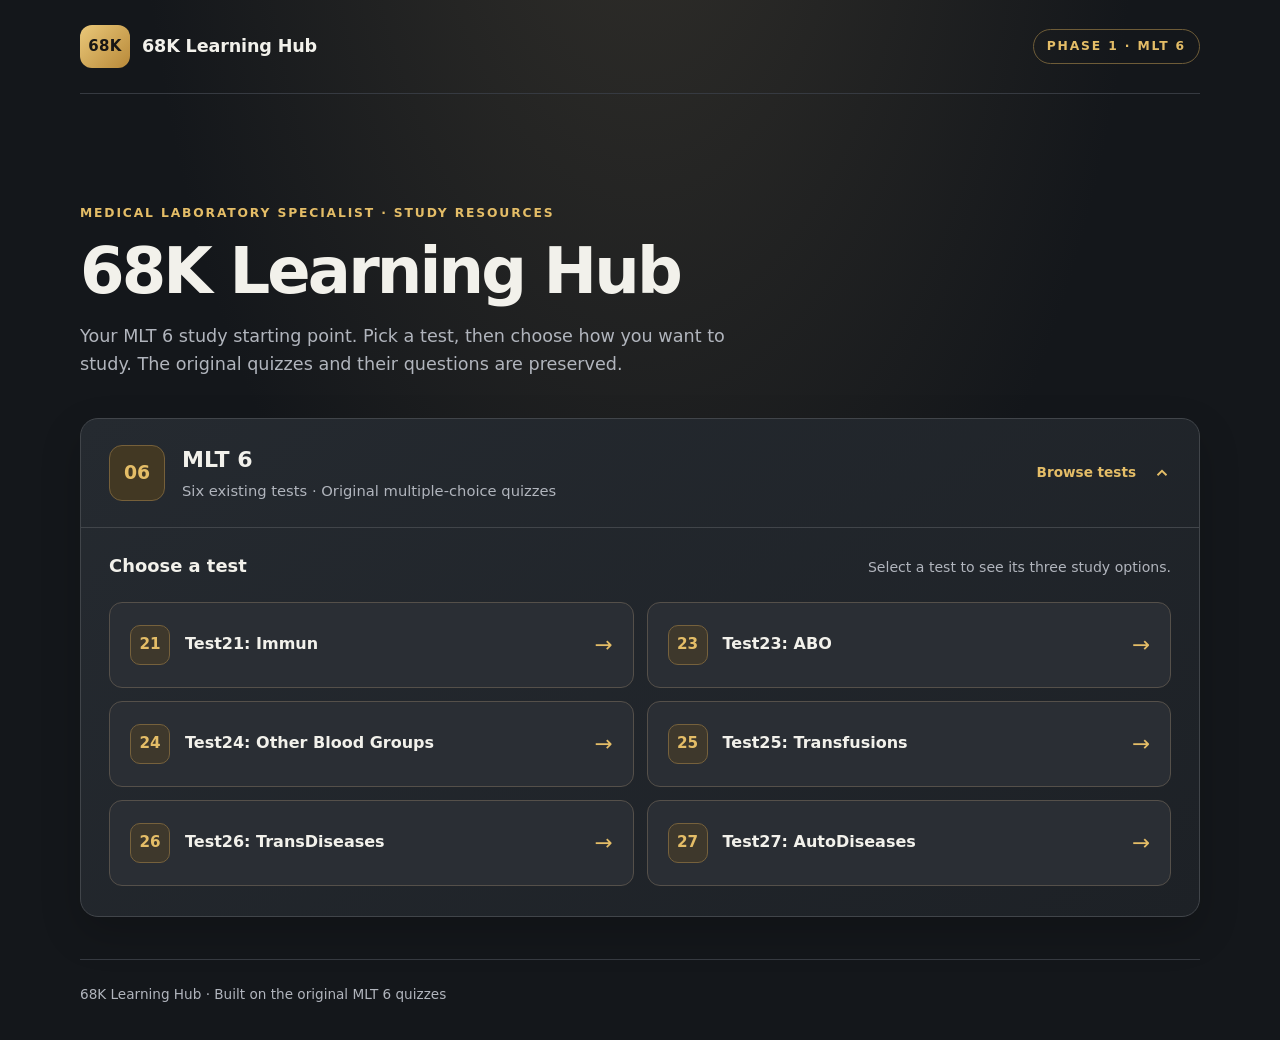
==== index.html @ e21cf304 "Phase 1: update index.html for MLT 6 navigation" ====
<!DOCTYPE html>
<html lang="en">
<head>
  <meta charset="UTF-8">
  <meta name="viewport" content="width=device-width, initial-scale=1.0">
  <meta name="theme-color" content="#14171b">
  <meta name="description" content="68K Learning Hub: MLT 6 quizzes and study options.">
  <title>68K Learning Hub | MLT 6</title>
  <link rel="stylesheet" href="hub.css">
</head>
<body>
  <a class="skip-link" href="#content">Skip to content</a>
  <header class="site-header wrap">
    <a href="index.html" class="brand-lockup" aria-label="68K Learning Hub home">
      <span class="brand-mark" aria-hidden="true">68K</span>
      <span class="brand-name">68K Learning Hub</span>
    </a>
    <span class="phase-tag">Phase 1 · MLT 6</span>
  </header>
  <main id="content" class="wrap">
    <section class="intro" aria-labelledby="page-title">
      <p class="eyebrow">Medical Laboratory Specialist · Study Resources</p>
      <h1 id="page-title">68K Learning Hub</h1>
      <p class="lead">Your MLT 6 study starting point. Pick a test, then choose how you want to study. The original quizzes and their questions are preserved.</p>
    </section>
    <section class="module-section" aria-label="MLT units">
      <details id="mlt6" class="module-card" open>
        <summary class="module-summary">
          <span class="module-icon" aria-hidden="true">06</span>
          <span class="module-summary-copy">
            <span class="module-name">MLT 6</span>
            <span class="module-desc">Six existing tests · Original multiple-choice quizzes</span>
          </span>
          <span class="summary-action">Browse tests</span>
          <svg class="chevron" viewBox="0 0 24 24" fill="none" stroke-width="2.5" aria-hidden="true">
            <path d="m6 9 6 6 6-6" />
          </svg>
        </summary>
        <div class="module-content">
          <div class="section-heading">
            <h2>Choose a test</h2>
            <p>Select a test to see its three study options.</p>
          </div>
          <nav class="test-grid" aria-label="MLT 6 tests">
            <a class="test-link" href="mlt6/study.html?test=21">
              <span class="test-number" aria-hidden="true">21</span>
              <span class="test-name">Test21: Immun</span>
              <span class="arrow" aria-hidden="true">→</span>
            </a>
            <a class="test-link" href="mlt6/study.html?test=23">
              <span class="test-number" aria-hidden="true">23</span>
              <span class="test-name">Test23: ABO</span>
              <span class="arrow" aria-hidden="true">→</span>
            </a>
            <a class="test-link" href="mlt6/study.html?test=24">
              <span class="test-number" aria-hidden="true">24</span>
              <span class="test-name">Test24: Other Blood Groups</span>
              <span class="arrow" aria-hidden="true">→</span>
            </a>
            <a class="test-link" href="mlt6/study.html?test=25">
              <span class="test-number" aria-hidden="true">25</span>
              <span class="test-name">Test25: Transfusions</span>
              <span class="arrow" aria-hidden="true">→</span>
            </a>
            <a class="test-link" href="mlt6/study.html?test=26">
              <span class="test-number" aria-hidden="true">26</span>
              <span class="test-name">Test26: TransDiseases</span>
              <span class="arrow" aria-hidden="true">→</span>
            </a>
            <a class="test-link" href="mlt6/study.html?test=27">
              <span class="test-number" aria-hidden="true">27</span>
              <span class="test-name">Test27: AutoDiseases</span>
              <span class="arrow" aria-hidden="true">→</span>
            </a>
          </nav>
        </div>
      </details>
    </section>
  </main>
  <footer class="site-footer wrap">68K Learning Hub · Built on the original MLT 6 quizzes</footer>
</body>
</html>
---- hub.css ----
:root {
  color-scheme: dark;
  --background: #14171b;
  --surface: #20242a;
  --surface-raised: #292e35;
  --line: #41454a;
  --text: #f2f1eb;
  --muted: #b1b5bd;
  --gold: #e4bd67;
  --gold-deep: #9b732c;
  --focus: #f5d994;
  --radius: 18px;
}
* { box-sizing: border-box; }
html { scroll-behavior: smooth; }
body {
  margin: 0;
  min-height: 100vh;
  background: radial-gradient(ellipse at 50% -25%, #32302b 0%, transparent 56%), var(--background);
  color: var(--text);
  font: 16px/1.55 system-ui, -apple-system, BlinkMacSystemFont, "Segoe UI", sans-serif;
}
[hidden] { display: none !important; }
a { color: inherit; }
a:focus-visible, summary:focus-visible {
  outline: 3px solid var(--focus);
  outline-offset: 4px;
}
.skip-link {
  position: absolute;
  top: -100px;
  left: 16px;
  padding: 12px 16px;
  border-radius: 8px;
  background: var(--gold);
  color: #15171b;
  z-index: 10;
}
.skip-link:focus { top: 12px; }
.wrap { width: min(1120px, calc(100% - 40px)); margin-inline: auto; }
.site-header {
  display: flex;
  justify-content: space-between;
  align-items: center;
  gap: 20px;
  padding-block: 25px;
  border-bottom: 1px solid #363a41;
}
.brand-lockup {
  display: inline-flex;
  gap: 12px;
  align-items: center;
  text-decoration: none;
  font-weight: 750;
  letter-spacing: -.01em;
}
.brand-mark {
  display: grid;
  place-items: center;
  width: 50px;
  height: 43px;
  border-radius: 12px;
  background: linear-gradient(135deg, #eac879, #b88939);
  color: #171615;
  font-size: 15px;
  letter-spacing: .02em;
}
.brand-name { font-size: 1.1rem; }
.phase-tag, .eyebrow, .overline {
  color: var(--gold);
  font-size: .77rem;
  letter-spacing: .15em;
  font-weight: 750;
  text-transform: uppercase;
}
.phase-tag {
  padding: 7px 13px;
  border: 1px solid #6e5c38;
  border-radius: 999px;
  text-align: center;
}
main { padding-bottom: 42px; }
.intro { max-width: 680px; padding-block: clamp(48px, 9vw, 98px) 40px; }
.intro h1, .page-heading h1 {
  font-size: clamp(2.2rem, 6vw, 4rem);
  line-height: 1.12;
  letter-spacing: -.045em;
  margin: 12px 0 16px;
}
.lead { font-size: 1.1rem; color: var(--muted); margin: 0; }
.module-card, .surface-panel {
  border: 1px solid var(--line);
  background: linear-gradient(145deg, #252a30, #1d2126);
  border-radius: var(--radius);
  box-shadow: 0 16px 40px rgba(0,0,0,.18);
}
.module-card { overflow: hidden; }
.module-summary {
  display: flex;
  align-items: center;
  gap: 17px;
  padding: 24px 28px;
  list-style: none;
  cursor: pointer;
}
.module-summary::-webkit-details-marker { display: none; }
.module-summary:hover { background: rgba(255,255,255,.035); }
.module-icon {
  display: grid;
  place-items: center;
  background: #423823;
  border: 1px solid #76603a;
  border-radius: 13px;
  color: var(--gold);
  width: 56px;
  height: 56px;
  flex: 0 0 auto;
  font-weight: 800;
  font-size: 1.18rem;
}
.module-summary-copy { display: grid; gap: 3px; flex: 1; min-width: 0; }
.module-name { font-size: 1.38rem; font-weight: 770; }
.muted, .module-desc { color: var(--muted); }
.module-desc { font-size: .92rem; }
.summary-action { font-size: .85rem; color: var(--gold); font-weight: 650; }
.chevron { width: 18px; height: 18px; stroke: var(--gold); transition: transform .2s ease; }
details[open] .chevron { transform: rotate(180deg); }
.module-content {
  padding: 24px 28px 30px;
  border-top: 1px solid var(--line);
}
.section-heading { display: flex; align-items: baseline; justify-content: space-between; gap: 14px; margin-bottom: 22px; }
.section-heading h2 { font-size: 1.12rem; margin: 0; }
.section-heading p { margin: 0; color: var(--muted); font-size: .88rem; }
.test-grid { display: grid; grid-template-columns: repeat(2, minmax(0, 1fr)); gap: 13px; }
.test-link {
  display: flex;
  gap: 15px;
  align-items: center;
  min-height: 86px;
  padding: 18px 20px;
  border: 1px solid #55504a;
  border-radius: 13px;
  background: #2a2e34;
  text-decoration: none;
  transition: border-color .15s, background .15s, transform .15s;
}
.test-link:hover, .mode-card:hover, .back-link:hover {
  border-color: var(--gold);
  background: #333237;
  transform: translateY(-2px);
}
.test-number {
  display: grid;
  place-items: center;
  width: 40px;
  height: 40px;
  flex: 0 0 auto;
  color: var(--gold);
  background: #3e382c;
  border: 1px solid #76613c;
  border-radius: 10px;
  font-size: .95rem;
  font-weight: 750;
}
.test-name { flex: 1; font-weight: 650; }
.arrow { color: var(--gold); font-size: 1.35rem; line-height: 1; }
.breadcrumb {
  display: flex;
  gap: 10px;
  align-items: center;
  flex-wrap: wrap;
  padding-top: 32px;
  font-size: .88rem;
  color: var(--muted);
}
.breadcrumb a { color: var(--gold); text-underline-offset: 3px; }
.page-heading { max-width: 730px; padding-block: 46px 36px; }
.page-heading h1 { font-size: clamp(2rem, 5vw, 3rem); }
.mode-grid { display: grid; grid-template-columns: repeat(3, minmax(0, 1fr)); gap: 16px; }
.mode-card {
  display: flex;
  flex-direction: column;
  min-height: 216px;
  gap: 17px;
  padding: 25px;
  border: 1px solid var(--line);
  border-radius: var(--radius);
  text-decoration: none;
  background: var(--surface);
  transition: border-color .15s, background .15s, transform .15s;
}
.mode-card:nth-child(1) { border-top: 3px solid var(--gold); }
.mode-card:nth-child(2) { border-top: 3px solid #9eb7d1; }
.mode-card:nth-child(3) { border-top: 3px solid #b3a5da; }
.mode-icon {
  display: grid;
  place-items: center;
  width: 46px;
  height: 46px;
  border: 1px solid var(--line);
  border-radius: 12px;
  background: var(--surface-raised);
  color: var(--gold);
  font-weight: 800;
}
.mode-title { display: block; font-size: 1.23rem; font-weight: 720; line-height: 1.2; }
.mode-desc { margin-top: 8px; display: block; color: var(--muted); font-size: .92rem; }
.mode-action { margin-top: auto; color: var(--gold); font-weight: 650; font-size: .9rem; }
.surface-panel { padding: clamp(26px, 6vw, 56px); max-width: 760px; }
.surface-panel h1 { font-size: clamp(2rem, 5vw, 3.2rem); line-height: 1.1; margin: 10px 0 15px; }
.surface-panel p { color: var(--muted); }
.back-link {
  display: inline-flex;
  gap: 10px;
  align-items: center;
  padding: 12px 17px;
  background: var(--surface-raised);
  border: 1px solid #726142;
  border-radius: 11px;
  color: var(--gold);
  text-decoration: none;
  font-weight: 650;
  transition: border-color .15s, background .15s, transform .15s;
}
.page-actions { display: flex; flex-wrap: wrap; gap: 13px; margin-top: 30px; }
.site-footer { border-top: 1px solid #363a41; padding-block: 24px 35px; color: var(--muted); font-size: .85rem; }
@media (max-width: 800px) {
  .mode-grid { grid-template-columns: 1fr; }
  .mode-card { min-height: 160px; }
  .test-grid { grid-template-columns: 1fr; }
}
@media (max-width: 520px) {
  .wrap { width: min(100% - 28px, 1120px); }
  .site-header { padding-block: 17px; }
  .brand-mark { width: 44px; height: 40px; }
  .brand-name { font-size: .98rem; }
  .phase-tag { font-size: .65rem; padding: 6px 9px; letter-spacing: .06em; }
  .module-summary { padding: 18px 16px; gap: 12px; }
  .module-icon { height: 48px; width: 48px; }
  .module-name { font-size: 1.16rem; }
  .summary-action { display: none; }
  .module-content { padding: 20px 16px 23px; }
  .section-heading { display: block; }
  .section-heading p { margin-top: 5px; }
  .test-link { padding: 14px; }
  .intro { padding-top: 50px; }
}
@media (prefers-reduced-motion: reduce) {
  *, *::before, *::after { scroll-behavior: auto !important; transition: none !important; }
}
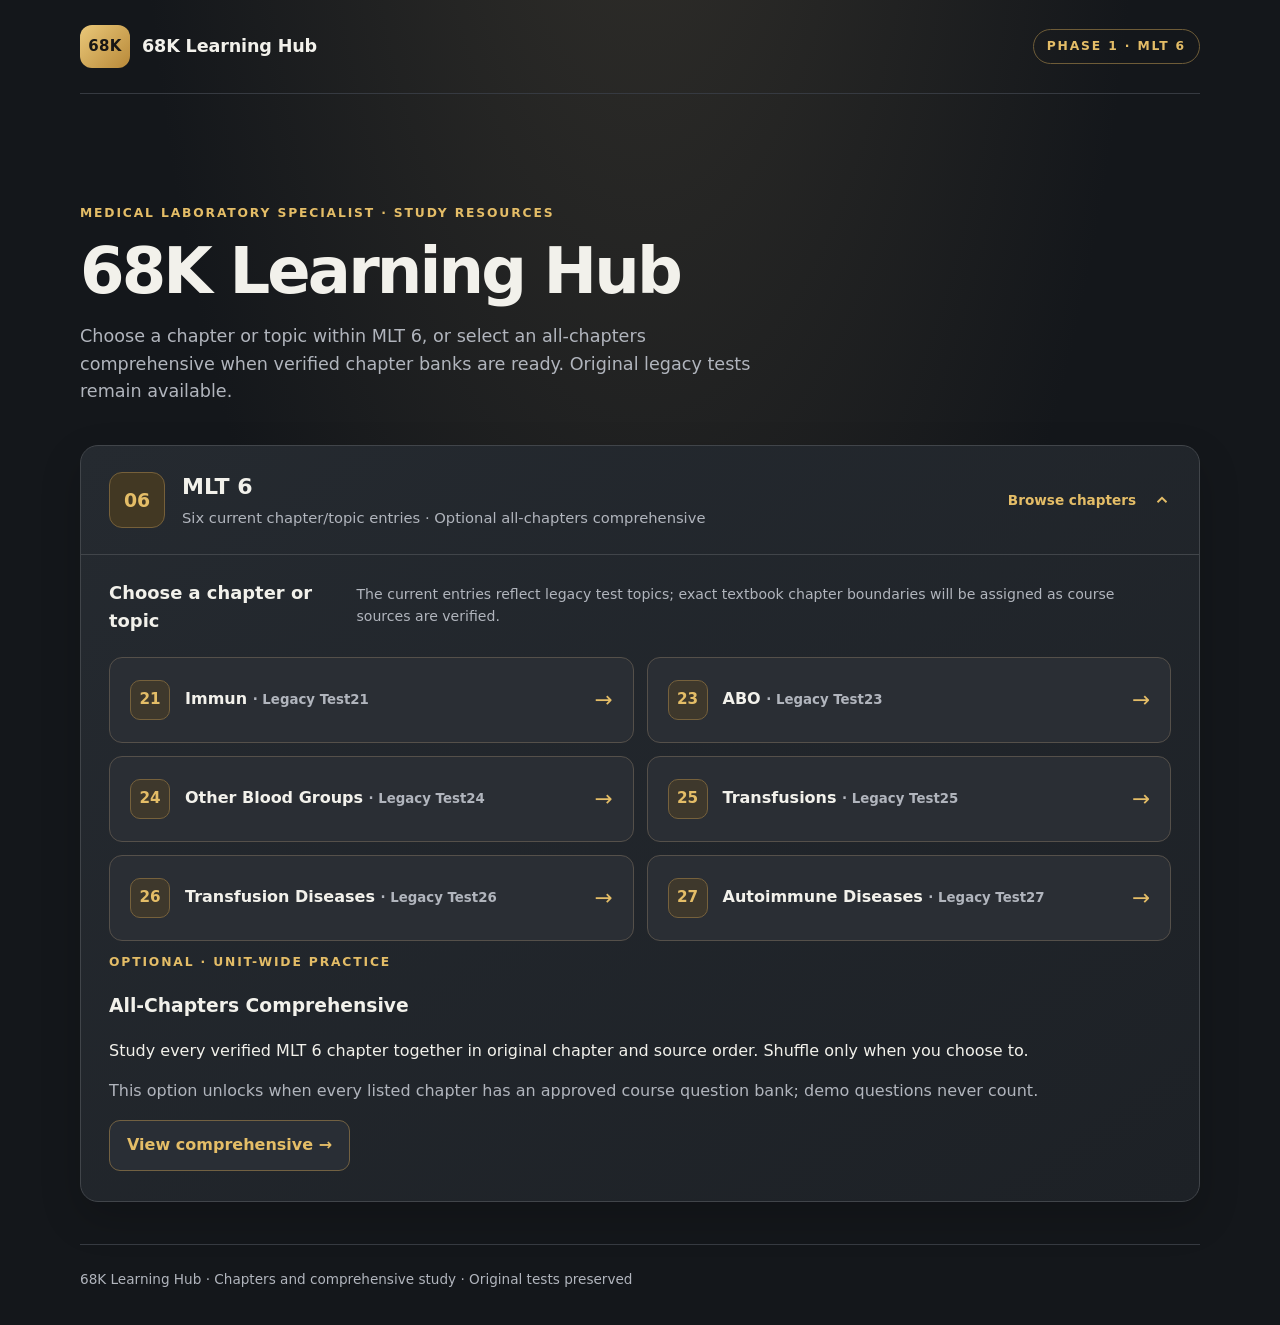
==== commit 5b3e7224: "Add chapter/topic navigation and optional all-chapters comprehensive to MLT 6 home" ====
--- a/index.html
+++ b/index.html
@@ -21,7 +21,7 @@
     <section class="intro" aria-labelledby="page-title">
       <p class="eyebrow">Medical Laboratory Specialist · Study Resources</p>
       <h1 id="page-title">68K Learning Hub</h1>
-      <p class="lead">Your MLT 6 study starting point. Pick a test, then choose how you want to study. The original quizzes and their questions are preserved.</p>
+      <p class="lead">Choose a chapter or topic within MLT 6, or select an all-chapters comprehensive when verified chapter banks are ready. Original legacy tests remain available.</p>
     </section>
     <section class="module-section" aria-label="MLT units">
       <details id="mlt6" class="module-card" open>
@@ -29,54 +29,63 @@
           <span class="module-icon" aria-hidden="true">06</span>
           <span class="module-summary-copy">
             <span class="module-name">MLT 6</span>
-            <span class="module-desc">Six existing tests · Original multiple-choice quizzes</span>
+            <span class="module-desc">Six current chapter/topic entries · Optional all-chapters comprehensive</span>
           </span>
-          <span class="summary-action">Browse tests</span>
+          <span class="summary-action">Browse chapters</span>
           <svg class="chevron" viewBox="0 0 24 24" fill="none" stroke-width="2.5" aria-hidden="true">
             <path d="m6 9 6 6 6-6" />
           </svg>
         </summary>
         <div class="module-content">
           <div class="section-heading">
-            <h2>Choose a test</h2>
-            <p>Select a test to see its three study options.</p>
+            <h2>Choose a chapter or topic</h2>
+            <p>The current entries reflect legacy test topics; exact textbook chapter boundaries will be assigned as course sources are verified.</p>
           </div>
-          <nav class="test-grid" aria-label="MLT 6 tests">
-            <a class="test-link" href="mlt6/study.html?test=21">
+          <nav class="test-grid" aria-label="MLT 6 chapters and topic entries">
+            <a class="test-link" href="mlt6/study.html?chapter=21">
               <span class="test-number" aria-hidden="true">21</span>
-              <span class="test-name">Test21: Immun</span>
+              <span class="test-name">Immun <small class="muted">· Legacy Test21</small></span>
               <span class="arrow" aria-hidden="true">→</span>
             </a>
-            <a class="test-link" href="mlt6/study.html?test=23">
+            <a class="test-link" href="mlt6/study.html?chapter=23">
               <span class="test-number" aria-hidden="true">23</span>
-              <span class="test-name">Test23: ABO</span>
+              <span class="test-name">ABO <small class="muted">· Legacy Test23</small></span>
               <span class="arrow" aria-hidden="true">→</span>
             </a>
-            <a class="test-link" href="mlt6/study.html?test=24">
+            <a class="test-link" href="mlt6/study.html?chapter=24">
               <span class="test-number" aria-hidden="true">24</span>
-              <span class="test-name">Test24: Other Blood Groups</span>
+              <span class="test-name">Other Blood Groups <small class="muted">· Legacy Test24</small></span>
               <span class="arrow" aria-hidden="true">→</span>
             </a>
-            <a class="test-link" href="mlt6/study.html?test=25">
+            <a class="test-link" href="mlt6/study.html?chapter=25">
               <span class="test-number" aria-hidden="true">25</span>
-              <span class="test-name">Test25: Transfusions</span>
+              <span class="test-name">Transfusions <small class="muted">· Legacy Test25</small></span>
               <span class="arrow" aria-hidden="true">→</span>
             </a>
-            <a class="test-link" href="mlt6/study.html?test=26">
+            <a class="test-link" href="mlt6/study.html?chapter=26">
               <span class="test-number" aria-hidden="true">26</span>
-              <span class="test-name">Test26: TransDiseases</span>
+              <span class="test-name">Transfusion Diseases <small class="muted">· Legacy Test26</small></span>
               <span class="arrow" aria-hidden="true">→</span>
             </a>
-            <a class="test-link" href="mlt6/study.html?test=27">
+            <a class="test-link" href="mlt6/study.html?chapter=27">
               <span class="test-number" aria-hidden="true">27</span>
-              <span class="test-name">Test27: AutoDiseases</span>
+              <span class="test-name">Autoimmune Diseases <small class="muted">· Legacy Test27</small></span>
               <span class="arrow" aria-hidden="true">→</span>
             </a>
           </nav>
+          <div class="unit-comprehensive-panel">
+            <div class="unit-comprehensive-copy">
+              <p class="eyebrow">Optional · Unit-wide practice</p>
+              <h3>All-Chapters Comprehensive</h3>
+              <p>Study every verified MLT 6 chapter together in original chapter and source order. Shuffle only when you choose to.</p>
+              <p class="muted">This option unlocks when every listed chapter has an approved course question bank; demo questions never count.</p>
+            </div>
+            <a class="back-link" href="mlt6/comprehensive.html">View comprehensive →</a>
+          </div>
         </div>
       </details>
     </section>
   </main>
-  <footer class="site-footer wrap">68K Learning Hub · Built on the original MLT 6 quizzes</footer>
+  <footer class="site-footer wrap">68K Learning Hub · Chapters and comprehensive study · Original tests preserved</footer>
 </body>
 </html>
--- a/hub.css
+++ b/hub.css
@@ -249,3 +249,10 @@
 @media (prefers-reduced-motion: reduce) {
   *, *::before, *::after { scroll-behavior: auto !important; transition: none !important; }
 }
+
+/* Five quiet, responsive pathways; no rainbow-colored mode tiles. */
+.mode-grid { grid-template-columns: repeat(2,minmax(0,1fr)); }
+.mode-card { min-height: 182px; border-top: 2px solid var(--line); }
+.mode-card:nth-child(1),.mode-card:nth-child(2),.mode-card:nth-child(3),.mode-card:nth-child(4),.mode-card:nth-child(5),.mode-card:nth-child(6) { border-top: 2px solid #886f48; }
+.mode-card-wide { grid-column: 1 / -1; min-height: 125px; }
+@media(max-width:800px){ .mode-grid { grid-template-columns: 1fr; }.mode-card-wide { grid-column: auto; } }
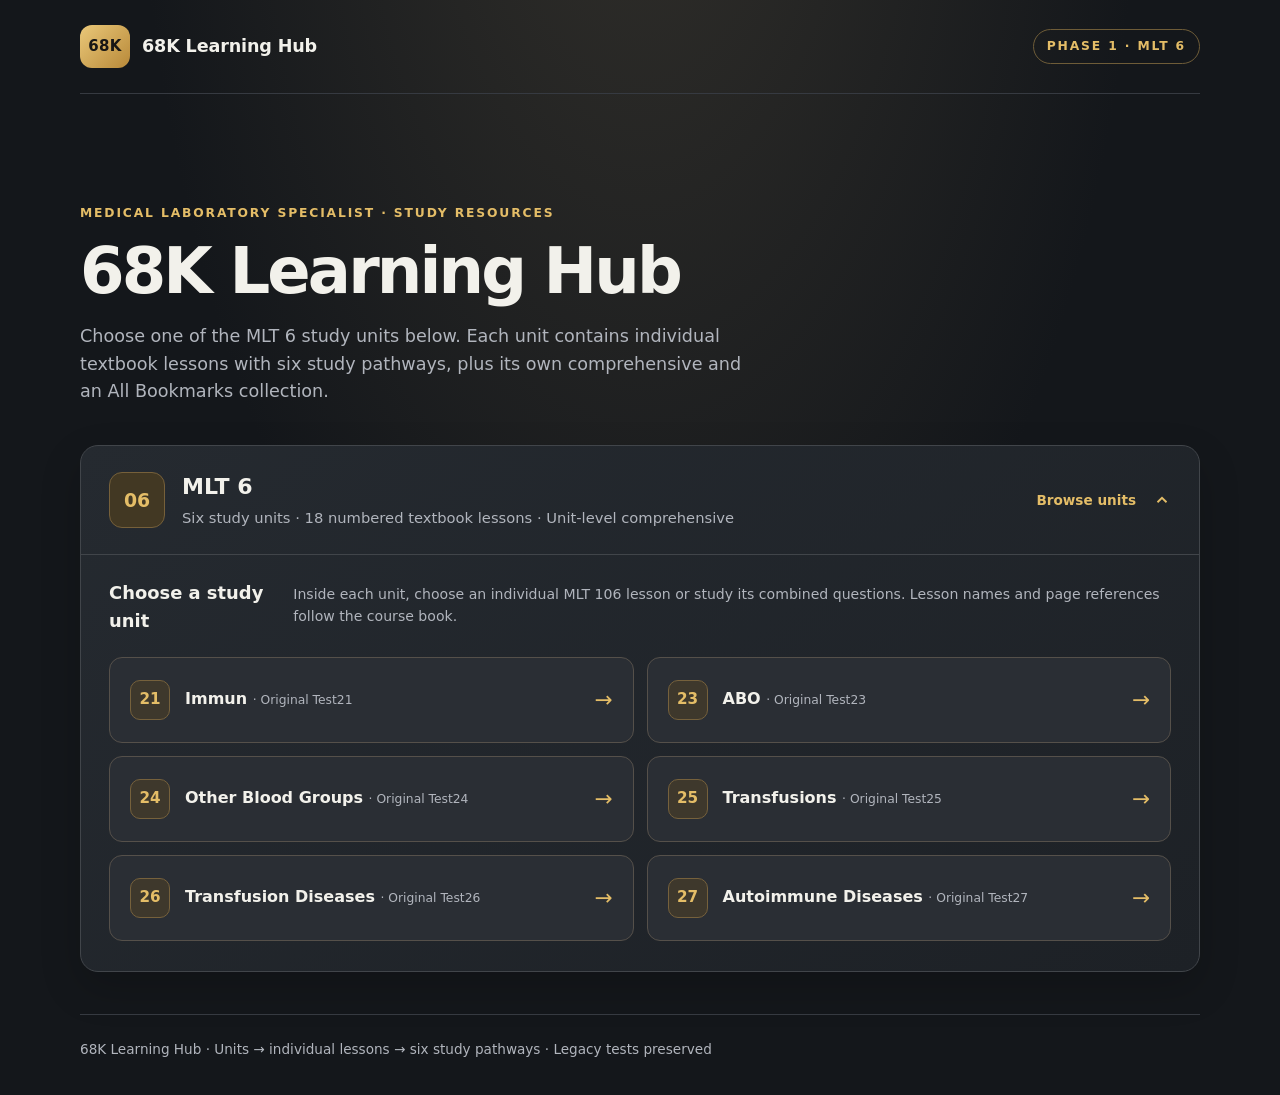
==== commit 9be573c2: "Treat six MLT6 tiles as study units that open lesson tabs, not chapters" ====
--- a/index.html
+++ b/index.html
@@ -6,7 +6,7 @@
   <meta name="theme-color" content="#14171b">
   <meta name="description" content="68K Learning Hub: MLT 6 quizzes and study options.">
   <title>68K Learning Hub | MLT 6</title>
-  <link rel="stylesheet" href="hub.css">
+  <link rel="stylesheet" href="hub.css?v=units-v10">
 </head>
 <body>
   <a class="skip-link" href="#content">Skip to content</a>
@@ -21,7 +21,7 @@
     <section class="intro" aria-labelledby="page-title">
       <p class="eyebrow">Medical Laboratory Specialist · Study Resources</p>
       <h1 id="page-title">68K Learning Hub</h1>
-      <p class="lead">Choose a chapter or topic within MLT 6, or select an all-chapters comprehensive when verified chapter banks are ready. Original legacy tests remain available.</p>
+      <p class="lead">Choose one of the MLT 6 study units below. Each unit contains individual textbook lessons with six study pathways, plus its own comprehensive and an All Bookmarks collection.</p>
     </section>
     <section class="module-section" aria-label="MLT units">
       <details id="mlt6" class="module-card" open>
@@ -29,63 +29,54 @@
           <span class="module-icon" aria-hidden="true">06</span>
           <span class="module-summary-copy">
             <span class="module-name">MLT 6</span>
-            <span class="module-desc">Six current chapter/topic entries · Optional all-chapters comprehensive</span>
+            <span class="module-desc">Six study units · 18 numbered textbook lessons · Unit-level comprehensive</span>
           </span>
-          <span class="summary-action">Browse chapters</span>
+          <span class="summary-action">Browse units</span>
           <svg class="chevron" viewBox="0 0 24 24" fill="none" stroke-width="2.5" aria-hidden="true">
             <path d="m6 9 6 6 6-6" />
           </svg>
         </summary>
         <div class="module-content">
           <div class="section-heading">
-            <h2>Choose a chapter or topic</h2>
-            <p>The current entries reflect legacy test topics; exact textbook chapter boundaries will be assigned as course sources are verified.</p>
+            <h2>Choose a study unit</h2>
+            <p>Inside each unit, choose an individual MLT 106 lesson or study its combined questions. Lesson names and page references follow the course book.</p>
           </div>
-          <nav class="test-grid" aria-label="MLT 6 chapters and topic entries">
-            <a class="test-link" href="mlt6/study.html?chapter=21">
+          <nav class="test-grid" aria-label="MLT 6 study units">
+            <a class="test-link" href="mlt6/study.html?unit=21">
               <span class="test-number" aria-hidden="true">21</span>
-              <span class="test-name">Immun <small class="muted">· Legacy Test21</small></span>
+              <span class="test-name">Immun <small class="muted">· Original Test21</small></span>
               <span class="arrow" aria-hidden="true">→</span>
             </a>
-            <a class="test-link" href="mlt6/study.html?chapter=23">
+            <a class="test-link" href="mlt6/study.html?unit=23">
               <span class="test-number" aria-hidden="true">23</span>
-              <span class="test-name">ABO <small class="muted">· Legacy Test23</small></span>
+              <span class="test-name">ABO <small class="muted">· Original Test23</small></span>
               <span class="arrow" aria-hidden="true">→</span>
             </a>
-            <a class="test-link" href="mlt6/study.html?chapter=24">
+            <a class="test-link" href="mlt6/study.html?unit=24">
               <span class="test-number" aria-hidden="true">24</span>
-              <span class="test-name">Other Blood Groups <small class="muted">· Legacy Test24</small></span>
+              <span class="test-name">Other Blood Groups <small class="muted">· Original Test24</small></span>
               <span class="arrow" aria-hidden="true">→</span>
             </a>
-            <a class="test-link" href="mlt6/study.html?chapter=25">
+            <a class="test-link" href="mlt6/study.html?unit=25">
               <span class="test-number" aria-hidden="true">25</span>
-              <span class="test-name">Transfusions <small class="muted">· Legacy Test25</small></span>
+              <span class="test-name">Transfusions <small class="muted">· Original Test25</small></span>
               <span class="arrow" aria-hidden="true">→</span>
             </a>
-            <a class="test-link" href="mlt6/study.html?chapter=26">
+            <a class="test-link" href="mlt6/study.html?unit=26">
               <span class="test-number" aria-hidden="true">26</span>
-              <span class="test-name">Transfusion Diseases <small class="muted">· Legacy Test26</small></span>
+              <span class="test-name">Transfusion Diseases <small class="muted">· Original Test26</small></span>
               <span class="arrow" aria-hidden="true">→</span>
             </a>
-            <a class="test-link" href="mlt6/study.html?chapter=27">
+            <a class="test-link" href="mlt6/study.html?unit=27">
               <span class="test-number" aria-hidden="true">27</span>
-              <span class="test-name">Autoimmune Diseases <small class="muted">· Legacy Test27</small></span>
+              <span class="test-name">Autoimmune Diseases <small class="muted">· Original Test27</small></span>
               <span class="arrow" aria-hidden="true">→</span>
             </a>
           </nav>
-          <div class="unit-comprehensive-panel">
-            <div class="unit-comprehensive-copy">
-              <p class="eyebrow">Optional · Unit-wide practice</p>
-              <h3>All-Chapters Comprehensive</h3>
-              <p>Study every verified MLT 6 chapter together in original chapter and source order. Shuffle only when you choose to.</p>
-              <p class="muted">This option unlocks when every listed chapter has an approved course question bank; demo questions never count.</p>
-            </div>
-            <a class="back-link" href="mlt6/comprehensive.html">View comprehensive →</a>
-          </div>
         </div>
       </details>
     </section>
   </main>
-  <footer class="site-footer wrap">68K Learning Hub · Chapters and comprehensive study · Original tests preserved</footer>
+  <footer class="site-footer wrap">68K Learning Hub · Units → individual lessons → six study pathways · Legacy tests preserved</footer>
 </body>
 </html>
--- a/hub.css
+++ b/hub.css
@@ -250,9 +250,29 @@
   *, *::before, *::after { scroll-behavior: auto !important; transition: none !important; }
 }
 
-/* Five quiet, responsive pathways; no rainbow-colored mode tiles. */
+/* Six quiet, responsive pathways; no rainbow-colored mode tiles. */
 .mode-grid { grid-template-columns: repeat(2,minmax(0,1fr)); }
 .mode-card { min-height: 182px; border-top: 2px solid var(--line); }
 .mode-card:nth-child(1),.mode-card:nth-child(2),.mode-card:nth-child(3),.mode-card:nth-child(4),.mode-card:nth-child(5),.mode-card:nth-child(6) { border-top: 2px solid #886f48; }
 .mode-card-wide { grid-column: 1 / -1; min-height: 125px; }
 @media(max-width:800px){ .mode-grid { grid-template-columns: 1fr; }.mode-card-wide { grid-column: auto; } }
+
+/* Unit chapter navigation and optional, derived all-chapters comprehensive. */
+.test-name small{display:inline;font-size:.77rem;font-weight:450;white-space:normal}
+.unit-comprehensive-panel{display:flex;gap:24px;justify-content:space-between;align-items:center;flex-wrap:wrap;margin-top:25px;padding:24px;border:1px solid #74613e;border-radius:15px;background:#292a29}
+.unit-comprehensive-copy{flex:1 1 340px;max-width:650px}
+.unit-comprehensive-copy .eyebrow{margin:0 0 7px}
+.unit-comprehensive-copy h3{margin:0 0 8px;font-size:1.24rem}
+.unit-comprehensive-copy p{margin:0 0 8px;line-height:1.5}
+.unit-comprehensive-copy .muted{font-size:.86rem}
+.comprehensive-status{max-width:none;padding:26px 30px}
+.comprehensive-status h2{margin:4px 0 8px}
+.chapter-readiness{display:grid;grid-template-columns:repeat(2,minmax(0,1fr));gap:8px 24px;padding-left:21px;color:var(--muted)}
+.chapter-readiness li{padding:4px 0}
+.chapter-ready{color:#acd8b7}
+.chapter-pending{color:#c3bbc0}
+.comprehensive-choices{margin-top:38px}
+.comprehensive-choices h2{font-size:1.32rem;margin:0 0 18px}
+.mode-card.mode-card-disabled{opacity:.6;cursor:default;transform:none;pointer-events:none}
+.mode-card.mode-card-disabled .mode-action{color:var(--muted)}
+@media(max-width:700px){.chapter-readiness{grid-template-columns:1fr}.unit-comprehensive-panel{padding:18px}}
